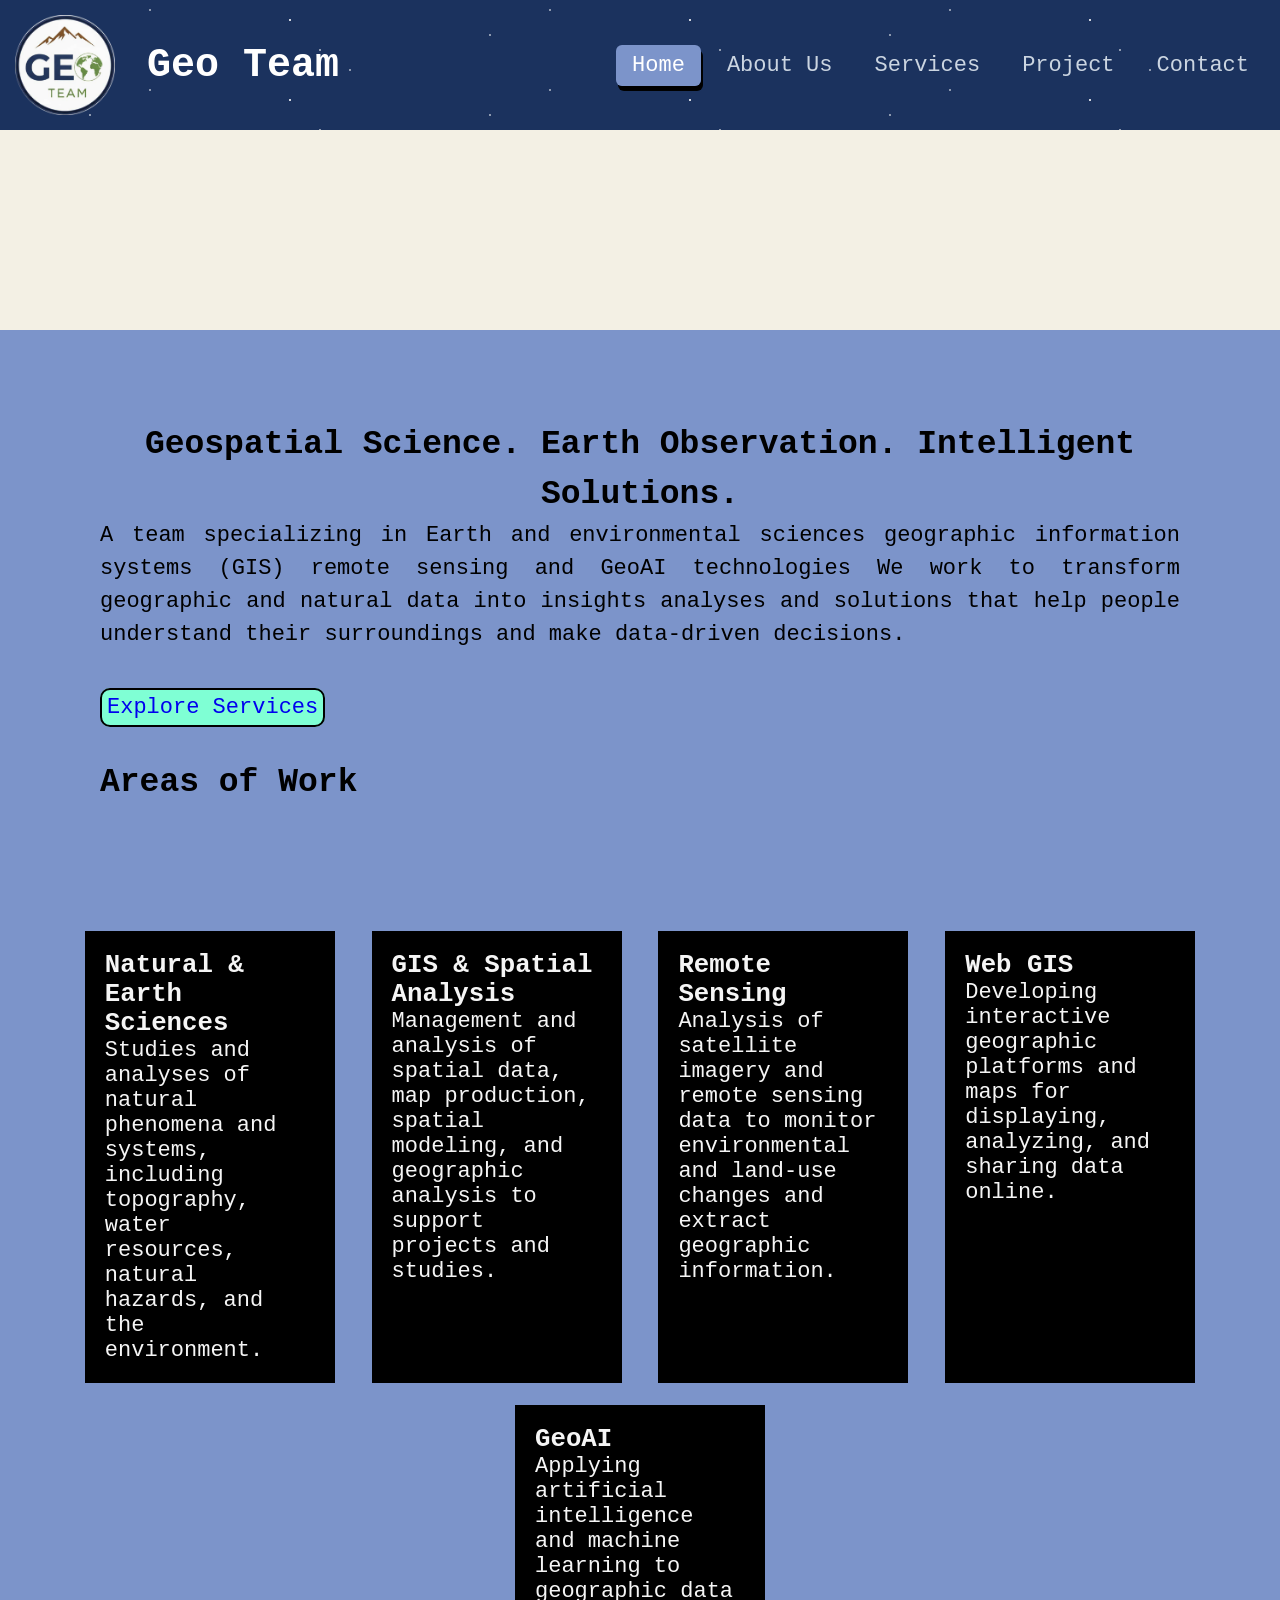
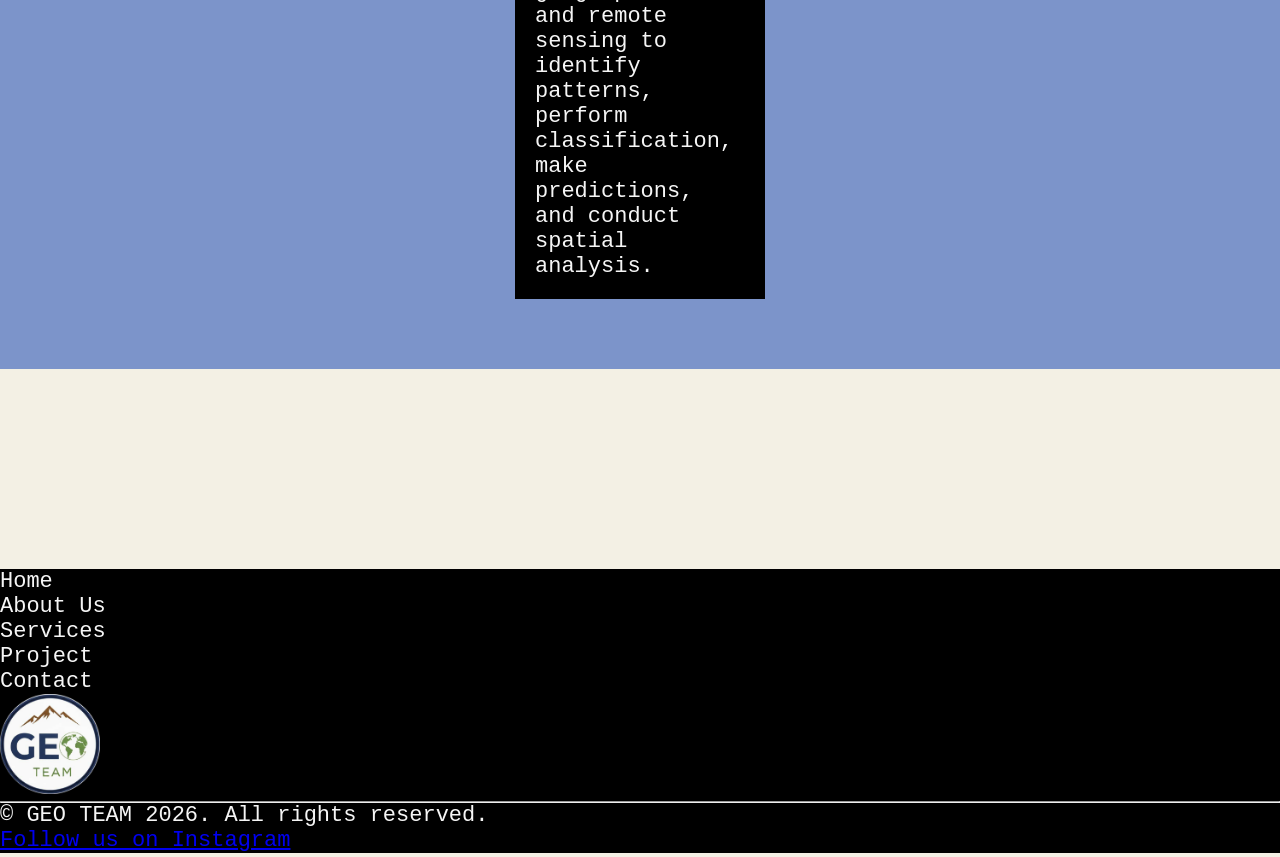
==== index.html @ 6aee6e03 "start geo team websit" ====
<!DOCTYPE html>
<html lang="EN">       
    <head>  
        <meta charset="UTF-8">
        <title>GEO TEAM</title>  
        <link rel="icon" href="Layer_1.png" type="image/x-icon"> 
        <link rel="stylesheet" href="style.css">
        <meta name="viewport" content="width=device-width, initial-scale=1.0">
    </head>     
        <body>
            <header class="site-header">
                <div> 
                    <a href="index.html" class="brand-logo">
                    <img id="logo" class="brand-logo" src="Layer_1.png" alt="geo team logo" title="geo team logo" width="100" height="100" loading="lazy" />
                    <h1 class="team-title">Geo Team</h1>
                    </a>
                </div>
                <nav class="nav_menu">
                    <ul>
                       <li><a href="index.html" class="nav-item active">Home</a></li>
                        <li><a href="about_us.html" class="nav-item" >About Us</a></li>
                        <li><a href="services.html" class="nav-item" >Services</a></li> 
                        <li><a href="project.html" class="nav-item" >Project</a></li> 
                        <li><a href="contact.html" class="nav-item" >Contact</a></li>
                    </ul> 
                </nav>  
            </header> 
                <main>
                    <section class="card_1" >
                            <div id="int">
                                <h2> Geospatial Science. Earth Observation. Intelligent Solutions.</h2>
                                <p> A team specializing in Earth and environmental sciences geographic information systems (GIS) remote sensing and GeoAI technologies We work to transform geographic and natural data into insights analyses and solutions that help people understand their surroundings and make data-driven decisions.</p>   
                                <a href="services.html">Explore Services</a>
                            </div> 
                            <div>
                                <h2 id="h2">Areas of Work</h2>  
                                <ul class="int_1">
                                    <li class="box">
                                        <h3>Natural & Earth Sciences</h3>
                                        <p>Studies and analyses of natural phenomena and systems, including topography, water resources, natural hazards, and the environment.</p>
                                    </li> 
                                    <li class="box">
                                        <h3>GIS & Spatial Analysis</h3>
                                        <p>Management and analysis of spatial data, map production, spatial modeling, and geographic analysis to support projects and studies.</p>
                                     </li>
                                    <li class="box">
                                        <h3>Remote Sensing</h3>
                                        <p>Analysis of satellite imagery and remote sensing data to monitor environmental and land-use changes and extract geographic information.</p>
                                    </li> 
                                    <li class="box">
                                        <h3>Web GIS</h3>
                                        <p>Developing interactive geographic platforms and maps for displaying, analyzing, and sharing data online.</p> 
                                    </li>
                                    <li class="box">
                                        <h3>GeoAI</h3>
                                        <p>Applying artificial intelligence and machine learning to geographic data and remote sensing to identify patterns, perform classification, make predictions, and conduct spatial analysis.</p>
                                    </li>
                                </ul>
                            </div>
                    </section>   
                </main> 
            <footer> 
                <nav class="menu_footer">
                    <ul>
                       <li><a href="index.html" class="item_footer">Home</a></li>
                        <li><a href="about_us.html" class="item_footer">About Us</a></li>
                        <li><a href="services.html"class="item_footer">Services</a></li> 
                        <li><a href="project.html"class="item_footer">Project</a></li> 
                        <li><a href="contact.html"class="item_footer">Contact</a></li>
                    </ul>
                </nav> 
                <img  src="Layer_1.png" alt="geo team logo" title="geo team logo" width="100" height="100" loading="lazy" />
                <hr>
                    <p>© GEO TEAM 2026. All rights reserved.</p>  
                    <a href="https://www.instagram.com/geoteam.sy/?hl=en">Follow us on Instagram</a>
               
            </footer>
            
        </body>  
</html>
---- style.css ----
*{
  margin: 0; 
  padding: 0;
  box-sizing:border-box; 
  font-family: monospace;  
  flex-wrap: wrap;  
}



.site-header {
  display: flex;
  justify-content: space-between;
  align-items: center;
  background-color: #1B325E;
  padding: 15px 15px; 
  position: relative;
  overflow: hidden; 
  flex-wrap: wrap;
}

.site-header::before {
  content: "";
  position: absolute;
  top: 0;
  left: 0;
  width: 100%;
  height: 100%;
  
  background-image: 
    radial-gradient(0.7px 0.7px at 30px 15px, #ffffff, rgba(0,0,0,0)),
    radial-gradient(1px 1px at 90px 35px, #ffffff, rgba(0,0,0,0)),
    radial-gradient(1px 1px at 150px 10px, #ffffff, rgba(0,0,0,0)),
    radial-gradient(0.5px 0.5px at 220px 40px, #ffffff, rgba(0,0,0,0)),
    radial-gradient(1.2px 1.2px at 290px 20px, #ffffff, rgba(0,0,0,0)),  
    radial-gradient(0.9px 0.9px at 320px 50px, #ffffff, rgba(0,0,0,0)),
    radial-gradient(1px 1px at 350px 70px, #ffffff, rgba(0,0,0,0)),
    radial-gradient(1.2px 1.2px at 290px 20px, #ffffff, rgba(0,0,0,0)),  
    radial-gradient(0.9px 0.9px at 320px 50px, #ffffff, rgba(0,0,0,0)), 
    radial-gradient(0.7px 0.7px at 30px 15px, #ffffff, rgba(0,0,0,0)),  
    radial-gradient(1.2px 1.2px at 290px 20px, #ffffff, rgba(0,0,0,0)),  
    radial-gradient(0.9px 0.9px at 320px 50px, #ffffff, rgba(0,0,0,0)), 
    radial-gradient(0.7px 0.7px at 30px 15px, #ffffff, rgba(0,0,0,0)),
    radial-gradient(1px 1px at 90px 35px, #ffffff, rgba(0,0,0,0)),
    radial-gradient(1px 1px at 150px 10px, #ffffff, rgba(0,0,0,0)),
    radial-gradient(0.5px 0.5px at 220px 40px, #ffffff, rgba(0,0,0,0)),
    radial-gradient(1px 1px at 350px 70px, #ffffff, rgba(0,0,0,0));
  background-repeat: repeat;
  background-size: 400px 80px;
  
  animation: headerTwinkle 3s infinite alternate;
  pointer-events: none; 
} 

.site-header > * {
  position: relative;
  z-index: 2; 
}


@keyframes headerTwinkle {
  0% {
    opacity: 0.001;
  }
  100% {
    opacity: 75;
  }
}

.brand-logo {
  display: flex;
  align-items: center;
  gap: 12px;
  text-decoration: none; 
  flex-wrap: wrap;
} 


#logo {
  width: 100px;
  height: 100px; 

} 


.team-title {
  color: #ffffff;
  font-size: 40px;
  margin: 0;
  text-decoration: none;  
  margin-left: 20px ;  
  flex-wrap: wrap;
} 



.nav_menu ul {
  display: flex;
  list-style: none; 
  padding: 0;
  gap: 10px;
}

.nav-item {
  color: #cbd5e1;
  text-decoration: none;
  padding: 8px 16px;
  border-radius: 6px;
  transition: all 0.3s ease;  
  text-shadow: 0 0 15  px rgba(56, 189, 248, 0.6); 
  flex-wrap: wrap; 

}

.nav-item:hover,  
.nav-item.active {
   color: #ffffff;
  transform: translateY(-4px) translateX(-2px);
  box-shadow: 2px 5px 0 0 black;
  background-color:  #7c94ca; 
  
}   


.card_1{
  margin: 200px auto;
  box-sizing: 1000px;
  background-color: #7c94ca;
  padding: 20px;
  flex-wrap: wrap;
}

#int {
  box-sizing: 600px;
  margin: 70px 80px 80px; 
  line-height: 1.5;
  flex-wrap: wrap;
  
} 

#int h2{
  text-align: center; 
  
} 
#int p{
  text-align: justify; 
  
}

#int a {
  box-sizing: 55px;
  background-color: aquamarine;
  border: 2px solid black;
  border-radius: 10px;
  padding: 5px;
  text-decoration: none;
  position: relative; 
  top:40px; 
}  
.int_1{ 
 list-style: none; 
 /* border: black 2px solid;   */
 margin-inline:auto;  
 min-width:150px;
 min-height:100px; 
 display: flex ;
 justify-content: space-evenly;
 gap:1rem ; 
 flex-flow:row wrap;  
 padding: 50px;
}
.box{ 
  max-width:250px;
  min-height:200px;
  background-color: black; 
  color:whitesmoke; 
  padding: 20px; 
  align-items: center; 
  flex-shrink: 1; 
  flex-basis: 250px;
} 
#h2{
  margin:20px 80px 80px;
}
footer{
  background-color: black; 
  min-width: 450px; 
  max-height: 400px; 
  color: whitesmoke ; 
  
   
} 
.menu_footer{ 
  display: flex;
  list-style: none; 
  /* flex-direction: column; */ 
  
} 
.item_footer{ 
  text-decoration: none; 
  color: whitesmoke ;  
  align-items: center ;
  text-align: center;
}

html{
  background-color: #f3f0e4;;
  font-size: 22px;  
}
 










/* @media (max-width : 575.98px) {
for mobile   
} */ 


/* @media(min-width: 768px)and(max-width: 991.98px) {
 for tablet  
} */

/* @media (min-width: 992px)and(max-width: 1199.98px){
  for desktop
} */


/* @media(min-width: 1200px){
for extra large devices
} */
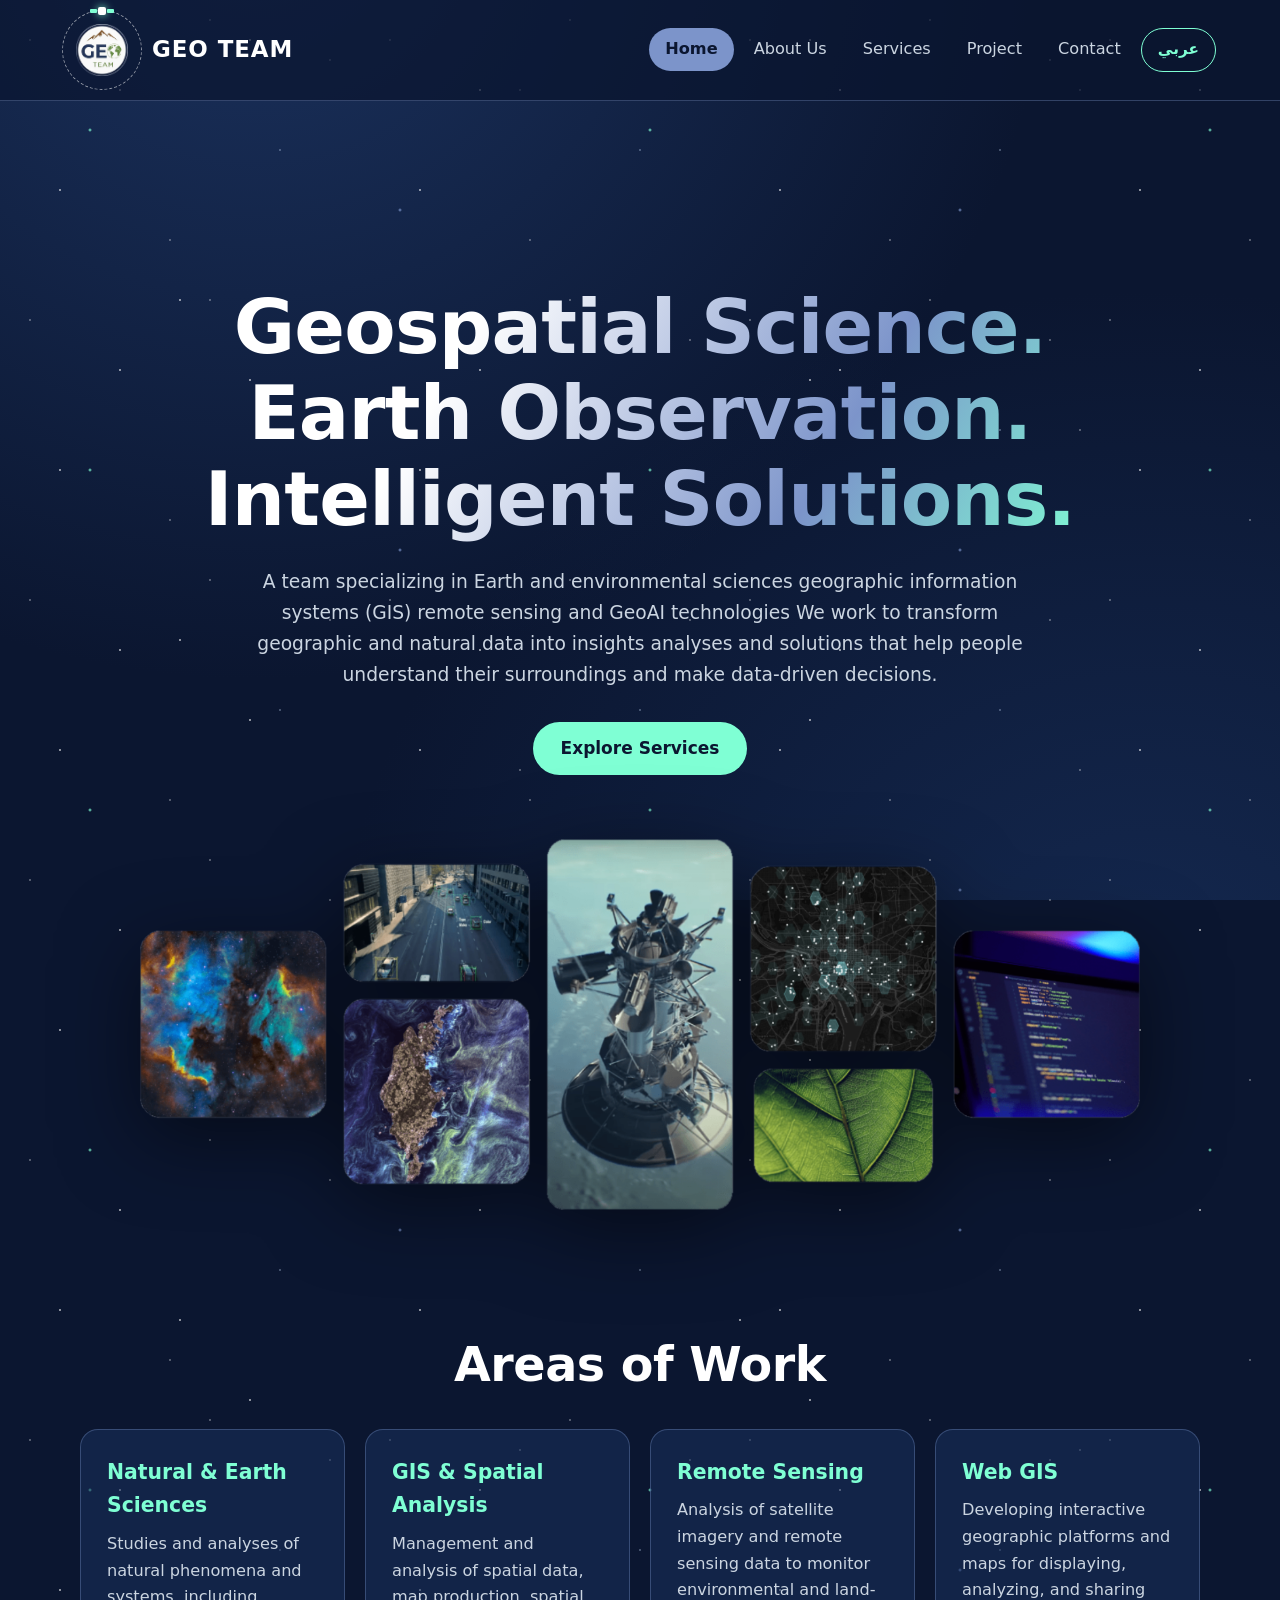
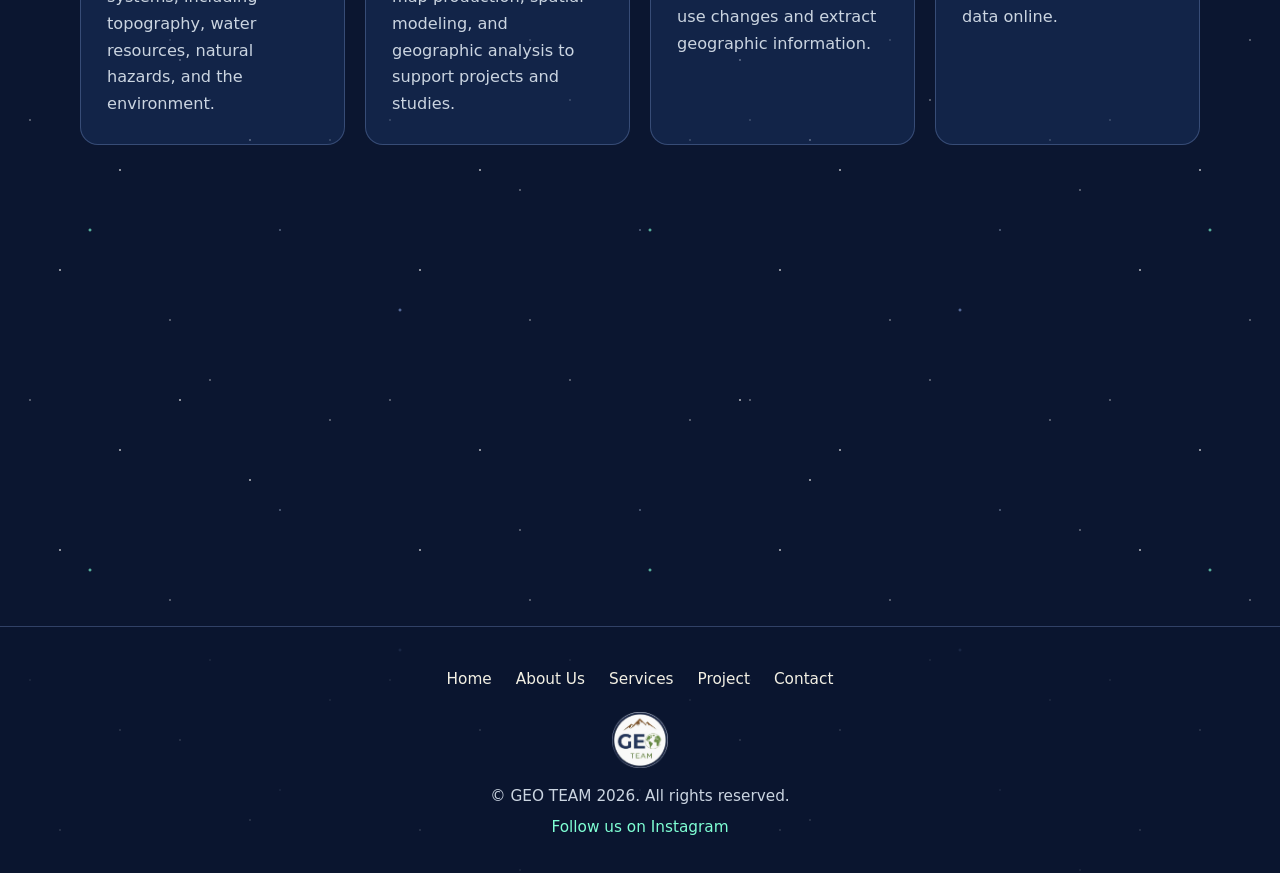
==== commit 0034b553: "some dump updates" ====
--- a/index.html
+++ b/index.html
@@ -1,82 +1,138 @@
-  <!DOCTYPE html>
-<html lang="EN">       
-    <head>  
-        <meta charset="UTF-8">
-        <title>GEO TEAM</title>  
-        <link rel="icon" href="Layer_1.png" type="image/x-icon"> 
-        <link rel="stylesheet" href="style.css">
-        <meta name="viewport" content="width=device-width, initial-scale=1.0">
-    </head>     
-        <body>
-            <header class="site-header">
-                <div> 
-                    <a href="index.html" class="brand-logo">
-                    <img id="logo" class="brand-logo" src="Layer_1.png" alt="geo team logo" title="geo team logo" width="100" height="100" loading="lazy" />
-                    <h1 class="team-title">Geo Team</h1>
-                    </a>
-                </div>
-                <nav class="nav_menu">
-                    <ul>
-                       <li><a href="index.html" class="nav-item active">Home</a></li>
-                        <li><a href="about_us.html" class="nav-item" >About Us</a></li>
-                        <li><a href="services.html" class="nav-item" >Services</a></li> 
-                        <li><a href="project.html" class="nav-item" >Project</a></li> 
-                        <li><a href="contact.html" class="nav-item" >Contact</a></li>
-                    </ul> 
-                </nav>  
-            </header> 
-                <main>
-                    <section class="card_1" >
-                            <div id="int">
-                                <h2> Geospatial Science. Earth Observation. Intelligent Solutions.</h2>
-                                <p> A team specializing in Earth and environmental sciences geographic information systems (GIS) remote sensing and GeoAI technologies We work to transform geographic and natural data into insights analyses and solutions that help people understand their surroundings and make data-driven decisions.</p>   
-                                <a href="services.html">Explore Services</a>
-                            </div> 
-                            <div>
-                                <h2 id="h2">Areas of Work</h2>  
-                                <ul class="int_1">
-                                    <li class="box">
-                                        <h3>Natural & Earth Sciences</h3>
-                                        <p>Studies and analyses of natural phenomena and systems, including topography, water resources, natural hazards, and the environment.</p>
-                                    </li> 
-                                    <li class="box">
-                                        <h3>GIS & Spatial Analysis</h3>
-                                        <p>Management and analysis of spatial data, map production, spatial modeling, and geographic analysis to support projects and studies.</p>
-                                     </li>
-                                    <li class="box">
-                                        <h3>Remote Sensing</h3>
-                                        <p>Analysis of satellite imagery and remote sensing data to monitor environmental and land-use changes and extract geographic information.</p>
-                                    </li> 
-                                    <li class="box">
-                                        <h3>Web GIS</h3>
-                                        <p>Developing interactive geographic platforms and maps for displaying, analyzing, and sharing data online.</p> 
-                                    </li>
-                                    <li class="box">
-                                        <h3>GeoAI</h3>
-                                        <p>Applying artificial intelligence and machine learning to geographic data and remote sensing to identify patterns, perform classification, make predictions, and conduct spatial analysis.</p>
-                                    </li>
-                                </ul>
-                            </div>
-                    </section>   
-                </main> 
-            <footer> 
-                <nav class="menu_footer">
-                    <ul>
-                       <li><a href="index.html" class="item_footer">Home</a></li>
-                        <li><a href="about_us.html" class="item_footer">About Us</a></li>
-                        <li><a href="services.html"class="item_footer">Services</a></li> 
-                        <li><a href="project.html"class="item_footer">Project</a></li> 
-                        <li><a href="contact.html"class="item_footer">Contact</a></li>
-                    </ul>
-                </nav> 
-                <img  src="Layer_1.png" alt="geo team logo" title="geo team logo" width="100" height="100" loading="lazy" />
-                <hr>
-                    <p>© GEO TEAM 2026. All rights reserved.</p>  
-                    <a href="https://www.instagram.com/geoteam.sy/?hl=en">Follow us on Instagram</a>
-               
-            </footer>
-            
-        </body>  
-</html> 
-
-
+<!doctype html>
+<html lang="en">
+  <head>
+    <meta charset="UTF-8" />
+    <title>Geo Team</title>
+    <link rel="icon" href="images/Layer_1.png" type="image/x-icon" />
+    <link rel="preconnect" href="https://fonts.googleapis.com" />
+    <link
+      href="https://fonts.googleapis.com/css2?family=Cairo:wght@400;600;800&display=swap"
+      rel="stylesheet"
+    />
+    <link rel="stylesheet" href="css/style.css" />
+    <meta name="viewport" content="width=device-width, initial-scale=1.0" />
+  </head>
+  <body>
+    <header class="site-header">
+      <div>
+        <a href="index.html" class="brand-logo">
+          <span class="logo-orbit">
+            <span class="orbit" aria-hidden="true"
+              ><span class="satellite"></span
+            ></span>
+            <img
+              id="logo"
+              class="brand-logo"
+              src="images/Layer_1.png"
+              alt="geo team logo"
+              title="geo team logo"
+              width="100"
+              height="100"
+              loading="lazy"
+            />
+          </span>
+          <h1 class="team-title">Geo Team</h1>
+        </a>
+      </div>
+      <nav class="nav_menu">
+        <ul>
+          <li><a href="index.html" class="nav-item active">Home</a></li>
+          <li><a href="about_us.html" class="nav-item">About Us</a></li>
+          <li><a href="services.html" class="nav-item">Services</a></li>
+          <li><a href="project.html" class="nav-item">Project</a></li>
+          <li><a href="contact.html" class="nav-item">Contact</a></li>
+        </ul>
+      </nav>
+    </header>
+    <main>
+      <section class="hero">
+        <div>
+          <h2>Geospatial Science. Earth Observation. Intelligent Solutions.</h2>
+          <p>
+            A team specializing in Earth and environmental sciences geographic
+            information systems (GIS) remote sensing and GeoAI technologies We
+            work to transform geographic and natural data into insights analyses
+            and solutions that help people understand their surroundings and
+            make data-driven decisions.
+          </p>
+          <a href="services.html">Explore Services</a>
+        </div>
+        <img
+          class="hero-art"
+          src="images/hero.png"
+          alt="Earth observation collage: nebula, satellite, city map and code"
+          width="1475"
+          height="548"
+        />
+      </section>
+      <section>
+        <h2 class="areas-title">Areas of Work</h2>
+        <ul class="int_1">
+          <li class="box">
+            <h3>Natural & Earth Sciences</h3>
+            <p>
+              Studies and analyses of natural phenomena and systems, including
+              topography, water resources, natural hazards, and the environment.
+            </p>
+          </li>
+          <li class="box">
+            <h3>GIS & Spatial Analysis</h3>
+            <p>
+              Management and analysis of spatial data, map production, spatial
+              modeling, and geographic analysis to support projects and studies.
+            </p>
+          </li>
+          <li class="box">
+            <h3>Remote Sensing</h3>
+            <p>
+              Analysis of satellite imagery and remote sensing data to monitor
+              environmental and land-use changes and extract geographic
+              information.
+            </p>
+          </li>
+          <li class="box">
+            <h3>Web GIS</h3>
+            <p>
+              Developing interactive geographic platforms and maps for
+              displaying, analyzing, and sharing data online.
+            </p>
+          </li>
+          <li class="box">
+            <h3>GeoAI</h3>
+            <p>
+              Applying artificial intelligence and machine learning to
+              geographic data and remote sensing to identify patterns, perform
+              classification, make predictions, and conduct spatial analysis.
+            </p>
+          </li>
+        </ul>
+      </section>
+    </main>
+    <footer>
+      <nav class="menu_footer">
+        <ul>
+          <li><a href="index.html" class="item_footer">Home</a></li>
+          <li><a href="about_us.html" class="item_footer">About Us</a></li>
+          <li><a href="services.html" class="item_footer">Services</a></li>
+          <li><a href="project.html" class="item_footer">Project</a></li>
+          <li><a href="contact.html" class="item_footer">Contact</a></li>
+        </ul>
+      </nav>
+      <img
+        src="images/Layer_1.png"
+        alt="geo team logo"
+        title="geo team logo"
+        width="100"
+        height="100"
+        loading="lazy"
+      />
+      <hr />
+      <p>© GEO TEAM 2026. All rights reserved.</p>
+      <a href="https://www.instagram.com/geoteam.sy/?hl=en"
+        >Follow us on Instagram</a
+      >
+    </footer>
+    <script src="js/i18n.js"></script>
+    <script src="js/main.js"></script>
+  </body>
+</html>
--- a/css/style.css
+++ b/css/style.css
@@ -0,0 +1,679 @@
+/* GEO TEAM — space / geospatial theme
+   Palette (kept from original): navy #1B325E, blue #7c94ca, aqua aquamarine, cream #f3f0e4, black */
+
+:root {
+  --navy: #1b325e;
+  --deep: #0b1630;
+  --blue: #7c94ca;
+  --aqua: aquamarine;
+  --cream: #f3f0e4;
+  --muted: #cbd5e1;
+  --card: rgba(27, 50, 94, 0.55);
+  --line: rgba(124, 148, 202, 0.35);
+  --radius: 18px;
+}
+
+* {
+  margin: 0;
+  padding: 0;
+  box-sizing: border-box;
+}
+
+html {
+  scroll-behavior: smooth;
+  font-size: 17px;
+}
+
+body {
+  min-height: 100vh;
+  display: flex;
+  flex-direction: column;
+  font-family:
+    "Inter",
+    system-ui,
+    -apple-system,
+    "Segoe UI",
+    Roboto,
+    sans-serif;
+  line-height: 1.65;
+  color: var(--cream);
+  background:
+    radial-gradient(ellipse at 20% -10%, var(--navy) 0%, transparent 55%),
+    radial-gradient(ellipse at 90% 110%, #14284f 0%, transparent 50%),
+    var(--deep);
+  background-attachment: fixed;
+  position: relative;
+}
+
+/* ---------- Starfield (sparkling stars) ---------- */
+body::before,
+body::after {
+  content: "";
+  position: fixed;
+  inset: 0;
+  pointer-events: none;
+  z-index: 0;
+  background-repeat: repeat;
+}
+
+body::before {
+  background-image:
+    radial-gradient(1px 1px at 30px 40px, #fff, transparent),
+    radial-gradient(1.5px 1.5px at 120px 90px, #fff, transparent),
+    radial-gradient(1px 1px at 210px 20px, #fff, transparent),
+    radial-gradient(1px 1px at 280px 150px, #cfe3ff, transparent),
+    radial-gradient(1.5px 1.5px at 60px 190px, #fff, transparent),
+    radial-gradient(1px 1px at 330px 60px, #fff, transparent),
+    radial-gradient(1px 1px at 170px 240px, #fff, transparent);
+  background-size: 360px 280px;
+  animation: twinkle 4s ease-in-out infinite alternate;
+}
+
+body::after {
+  background-image:
+    radial-gradient(2px 2px at 90px 130px, var(--aqua), transparent),
+    radial-gradient(1.5px 1.5px at 250px 40px, #fff, transparent),
+    radial-gradient(2px 2px at 400px 210px, var(--blue), transparent),
+    radial-gradient(1px 1px at 520px 90px, #fff, transparent),
+    radial-gradient(1.5px 1.5px at 180px 300px, #fff, transparent);
+  background-size: 560px 340px;
+  animation: twinkle 2.6s ease-in-out 0.8s infinite alternate-reverse;
+}
+
+@keyframes twinkle {
+  0% {
+    opacity: 0.15;
+  }
+  100% {
+    opacity: 1;
+  }
+}
+
+header,
+main,
+footer {
+  position: relative;
+  z-index: 1;
+}
+
+/* ---------- Header ---------- */
+.site-header {
+  position: sticky;
+  top: 0;
+  z-index: 10;
+  display: flex;
+  justify-content: space-between;
+  align-items: center;
+  flex-wrap: wrap;
+  gap: 12px;
+  padding: 12px clamp(16px, 5vw, 64px);
+  background: rgba(11, 22, 48, 0.72);
+  backdrop-filter: blur(12px);
+  -webkit-backdrop-filter: blur(12px);
+  border-bottom: 1px solid var(--line);
+}
+
+.brand-logo {
+  display: flex;
+  align-items: center;
+  gap: 12px;
+  text-decoration: none;
+}
+
+#logo {
+  width: 52px;
+  height: 52px;
+  object-fit: contain;
+}
+
+/* ---------- Logo orbit (satellite) ---------- */
+.logo-orbit {
+  position: relative;
+  perspective: 300px;
+  display: inline-flex;
+  margin: 12px;
+}
+
+.orbit {
+  position: absolute;
+  inset: -14px;
+  z-index: 2;
+  border: 1px dashed rgba(255, 255, 255, 0.55);
+  border-radius: 50%;
+  pointer-events: none;
+  animation: orbit-tilt 7s linear infinite;
+}
+
+/* orbit plane tilted 60 degrees, satellite travels along the tilted ring */
+@keyframes orbit-tilt {
+  from {
+    transform: rotate3d(1, -0.4, 0, 60deg) rotateZ(0deg);
+  }
+  to {
+    transform: rotate3d(1, -0.4, 0, 60deg) rotateZ(360deg);
+  }
+}
+
+.satellite {
+  position: absolute;
+  top: 0;
+  left: 50%;
+  width: 8px;
+  height: 8px;
+  margin: -4px 0 0 -4px;
+  background: #fff;
+  border-radius: 2px;
+  box-shadow: 0 0 8px var(--aqua);
+  animation: spin-slow 7s linear infinite reverse; /* keeps it upright while orbiting */
+}
+
+.satellite::before,
+.satellite::after {
+  content: "";
+  position: absolute;
+  top: 2px;
+  width: 7px;
+  height: 4px;
+  background: var(--aqua);
+  border-radius: 1px;
+}
+
+.satellite::before {
+  right: 100%;
+  margin-right: 1px;
+}
+.satellite::after {
+  left: 100%;
+  margin-left: 1px;
+}
+
+.team-title {
+  color: #fff;
+  font-size: 1.35rem;
+  font-weight: 700;
+  letter-spacing: 0.04em;
+  text-transform: uppercase;
+}
+
+.nav_menu ul {
+  display: flex;
+  flex-wrap: wrap;
+  list-style: none;
+  gap: 4px;
+}
+
+.nav-item {
+  display: block;
+  color: var(--muted);
+  text-decoration: none;
+  font-size: 0.95rem;
+  padding: 8px 16px;
+  border-radius: 999px;
+  transition:
+    color 0.2s,
+    background-color 0.2s;
+}
+
+.nav-item:hover {
+  color: #fff;
+  background: rgba(124, 148, 202, 0.25);
+}
+
+.nav-item.active {
+  color: var(--deep);
+  background: var(--blue);
+  font-weight: 600;
+}
+
+/* ---------- Language toggle & RTL ---------- */
+.lang-toggle {
+  padding: 8px 16px;
+  font-size: 0.9rem;
+  color: var(--aqua);
+  background: transparent;
+  border: 1px solid var(--aqua);
+}
+
+.lang-toggle:hover {
+  background: rgba(127, 255, 212, 0.12);
+  box-shadow: none;
+}
+
+html[lang="ar"] body {
+  font-family: "Cairo", "Inter", system-ui, sans-serif;
+  line-height: 1.8;
+}
+
+html[lang="ar"] h2,
+html[lang="ar"] .team-title {
+  letter-spacing: 0;
+}
+
+/* ---------- Layout ---------- */
+main {
+  flex: 1;
+  width: min(1120px, 100% - 32px);
+  margin: 0 auto;
+  padding: clamp(40px, 8vw, 96px) 0;
+}
+
+main > section {
+  margin-bottom: 56px;
+}
+
+h2 {
+  font-size: clamp(1.8rem, 4vw, 2.8rem);
+  line-height: 1.15;
+  font-weight: 800;
+  letter-spacing: -0.01em;
+  margin-bottom: 20px;
+  color: #fff;
+}
+
+h3 {
+  font-size: 1.2rem;
+  font-weight: 700;
+  color: var(--aqua);
+  margin-bottom: 8px;
+}
+
+p {
+  color: var(--muted);
+  max-width: 68ch;
+  margin-bottom: 14px;
+}
+
+/* ---------- Hero (home) ---------- */
+.hero {
+  text-align: center;
+  padding: clamp(32px, 8vw, 88px) 0 clamp(40px, 6vw, 72px);
+}
+
+.hero h2 {
+  font-size: clamp(2.2rem, 6.5vw, 4.4rem);
+  max-width: 18ch;
+  margin: 0 auto 24px;
+  background: linear-gradient(120deg, #fff 30%, var(--blue) 70%, var(--aqua));
+  -webkit-background-clip: text;
+  background-clip: text;
+  color: transparent;
+}
+
+.hero p {
+  margin: 0 auto 32px;
+  font-size: 1.1rem;
+}
+
+.btn,
+.hero a,
+button {
+  display: inline-block;
+  font: inherit;
+  font-weight: 600;
+  color: var(--deep);
+  background: var(--aqua);
+  border: 0;
+  border-radius: 999px;
+  padding: 12px 28px;
+  text-decoration: none;
+  cursor: pointer;
+  transition:
+    transform 0.2s,
+    box-shadow 0.2s;
+}
+
+.btn:hover,
+.hero a:hover,
+button:hover {
+  transform: translateY(-2px);
+  box-shadow: 0 8px 24px rgba(127, 255, 212, 0.3);
+}
+
+button[type="reset"] {
+  background: transparent;
+  color: var(--cream);
+  border: 1px solid var(--line);
+  margin-inline-start: 8px;
+}
+
+/* ---------- Cards ---------- */
+.int_1,
+.grid {
+  list-style: none;
+  display: grid;
+  grid-template-columns: repeat(auto-fit, minmax(240px, 1fr));
+  gap: 20px;
+}
+
+.box,
+.grid > section,
+main > section.panel {
+  background: var(--card);
+  border: 1px solid var(--line);
+  border-radius: var(--radius);
+  padding: 26px;
+  transition:
+    transform 0.25s,
+    border-color 0.25s,
+    box-shadow 0.25s;
+}
+
+.box:hover,
+.grid > section:hover {
+  transform: translateY(-4px);
+  border-color: var(--aqua);
+  box-shadow: 0 12px 36px rgba(0, 0, 0, 0.35);
+}
+
+.box p {
+  font-size: 0.95rem;
+  margin: 0;
+}
+
+.areas-title {
+  text-align: center;
+  margin-bottom: 36px;
+}
+
+/* Services page: intro spans full width, remaining sections are cards */
+.grid > section:first-child {
+  grid-column: 1 / -1;
+  background: none;
+  border: 0;
+  padding: 0;
+}
+
+.grid > section:first-child:hover {
+  transform: none;
+  box-shadow: none;
+}
+
+/* Lists */
+main ul:not(.int_1) {
+  list-style: none;
+  margin-top: 12px;
+}
+
+main ul:not(.int_1) li {
+  position: relative;
+  padding: 3px 0;
+  padding-inline-start: 22px;
+  color: var(--muted);
+  font-size: 0.95rem;
+}
+
+main ul:not(.int_1) li::before {
+  content: "✦";
+  position: absolute;
+  inset-inline-start: 0;
+  color: var(--blue);
+  font-size: 0.75rem;
+  top: 7px;
+}
+
+/* ---------- Contact form ---------- */
+fieldset {
+  background: var(--card);
+  border: 1px solid var(--line);
+  border-radius: var(--radius);
+  padding: clamp(20px, 4vw, 40px);
+  max-width: 640px;
+}
+
+legend {
+  color: var(--aqua);
+  padding: 0 8px;
+}
+
+form p {
+  max-width: none;
+  margin-bottom: 16px;
+}
+
+label {
+  display: block;
+  font-size: 0.8rem;
+  letter-spacing: 0.08em;
+  color: var(--blue);
+  margin-bottom: 6px;
+}
+
+input,
+textarea {
+  width: 100%;
+  font: inherit;
+  color: var(--cream);
+  background: rgba(11, 22, 48, 0.6);
+  border: 1px solid var(--line);
+  border-radius: 12px;
+  padding: 12px 14px;
+  transition:
+    border-color 0.2s,
+    box-shadow 0.2s;
+}
+
+input:focus,
+textarea:focus {
+  outline: none;
+  border-color: var(--aqua);
+  box-shadow: 0 0 0 3px rgba(127, 255, 212, 0.18);
+}
+
+textarea {
+  resize: vertical;
+  margin-bottom: 20px;
+}
+
+dd {
+  color: var(--muted);
+  margin-inline-start: 0;
+  margin-bottom: 6px;
+}
+
+/* ---------- Animations ---------- */
+@keyframes rise {
+  from {
+    opacity: 0;
+    transform: translateY(24px);
+  }
+  to {
+    opacity: 1;
+    transform: none;
+  }
+}
+
+@keyframes floaty {
+  0%,
+  100% {
+    transform: translateY(0);
+  }
+  50% {
+    transform: translateY(-12px);
+  }
+}
+
+@keyframes glow {
+  0%,
+  100% {
+    box-shadow: 0 0 0 0 rgba(127, 255, 212, 0.35);
+  }
+  50% {
+    box-shadow: 0 0 0 12px rgba(127, 255, 212, 0);
+  }
+}
+
+@keyframes shoot {
+  0% {
+    opacity: 0;
+    transform: translate(0, 0) rotate(-35deg);
+  }
+  10% {
+    opacity: 1;
+  }
+  100% {
+    opacity: 0;
+    transform: translate(-480px, 340px) rotate(-35deg);
+  }
+}
+
+@keyframes spin-slow {
+  to {
+    transform: rotate(360deg);
+  }
+}
+
+body {
+  animation: rise 0.7s ease both;
+}
+
+.hero h2 {
+  animation: rise 0.9s 0.1s ease both;
+}
+.hero p {
+  animation: rise 0.9s 0.25s ease both;
+}
+.hero a {
+  animation:
+    rise 0.9s 0.4s ease both,
+    glow 2.6s 1.5s ease-in-out infinite;
+}
+
+.hero-art {
+  display: block;
+  width: min(100%, 1000px);
+  height: auto;
+  margin: clamp(32px, 6vw, 64px) auto 0;
+  filter: drop-shadow(0 20px 40px rgba(0, 0, 0, 0.5));
+  animation: floaty 7s ease-in-out infinite;
+}
+
+.reveal {
+  opacity: 0;
+  transform: translateY(28px);
+  transition:
+    opacity 0.7s ease var(--d, 0ms),
+    transform 0.7s ease var(--d, 0ms);
+}
+
+.reveal.in {
+  opacity: 1;
+  transform: none;
+}
+
+/* cards: keep the hover lift working after the reveal finishes */
+.box.reveal.in:hover,
+.grid > section.reveal.in:hover {
+  transform: translateY(-4px);
+  transition-delay: 0ms;
+}
+
+#logo {
+  transition: transform 0.6s ease;
+}
+.brand-logo:hover #logo {
+  transform: rotate(20deg) scale(1.08);
+}
+
+.shooting-star {
+  position: fixed;
+  top: var(--top, 10vh);
+  left: var(--left, 80vw);
+  width: 120px;
+  height: 2px;
+  background: linear-gradient(90deg, #fff, transparent);
+  border-radius: 2px;
+  opacity: 0;
+  pointer-events: none;
+  z-index: 0;
+}
+
+.shooting-star.go {
+  animation: shoot 1.4s ease-out;
+}
+
+html[dir="rtl"] .shooting-star {
+  background: linear-gradient(270deg, #fff, transparent);
+}
+
+/* ---------- Footer ---------- */
+footer {
+  text-align: center;
+  padding: 40px 16px 32px;
+  color: var(--muted);
+  font-size: 0.9rem;
+  background: rgba(11, 22, 48, 0.8);
+  border-top: 1px solid var(--line);
+}
+
+footer img {
+  width: 56px;
+  height: 56px;
+  object-fit: contain;
+  margin: 20px 0 8px;
+}
+
+footer p {
+  margin: 0 auto 6px;
+}
+
+footer a {
+  color: var(--aqua);
+  text-decoration: none;
+}
+
+footer a:hover {
+  text-decoration: underline;
+}
+
+.menu_footer ul {
+  display: flex;
+  flex-wrap: wrap;
+  justify-content: center;
+  gap: 8px 24px;
+  list-style: none;
+}
+
+.item_footer {
+  color: var(--cream);
+  text-decoration: none;
+}
+
+.item_footer:hover {
+  color: var(--aqua);
+}
+
+hr {
+  display: none;
+}
+
+@media (max-width: 640px) {
+  .site-header {
+    justify-content: center;
+  }
+  .nav_menu ul {
+    justify-content: center;
+  }
+}
+
+@media (prefers-reduced-motion: reduce) {
+  body::before,
+  body::after {
+    animation: none;
+    opacity: 0.7;
+  }
+  *,
+  .hero-art,
+  .hero a {
+    animation: none !important;
+  }
+  .reveal {
+    opacity: 1;
+    transform: none;
+  }
+  .shooting-star {
+    display: none;
+  }
+  * {
+    transition: none !important;
+  }
+}
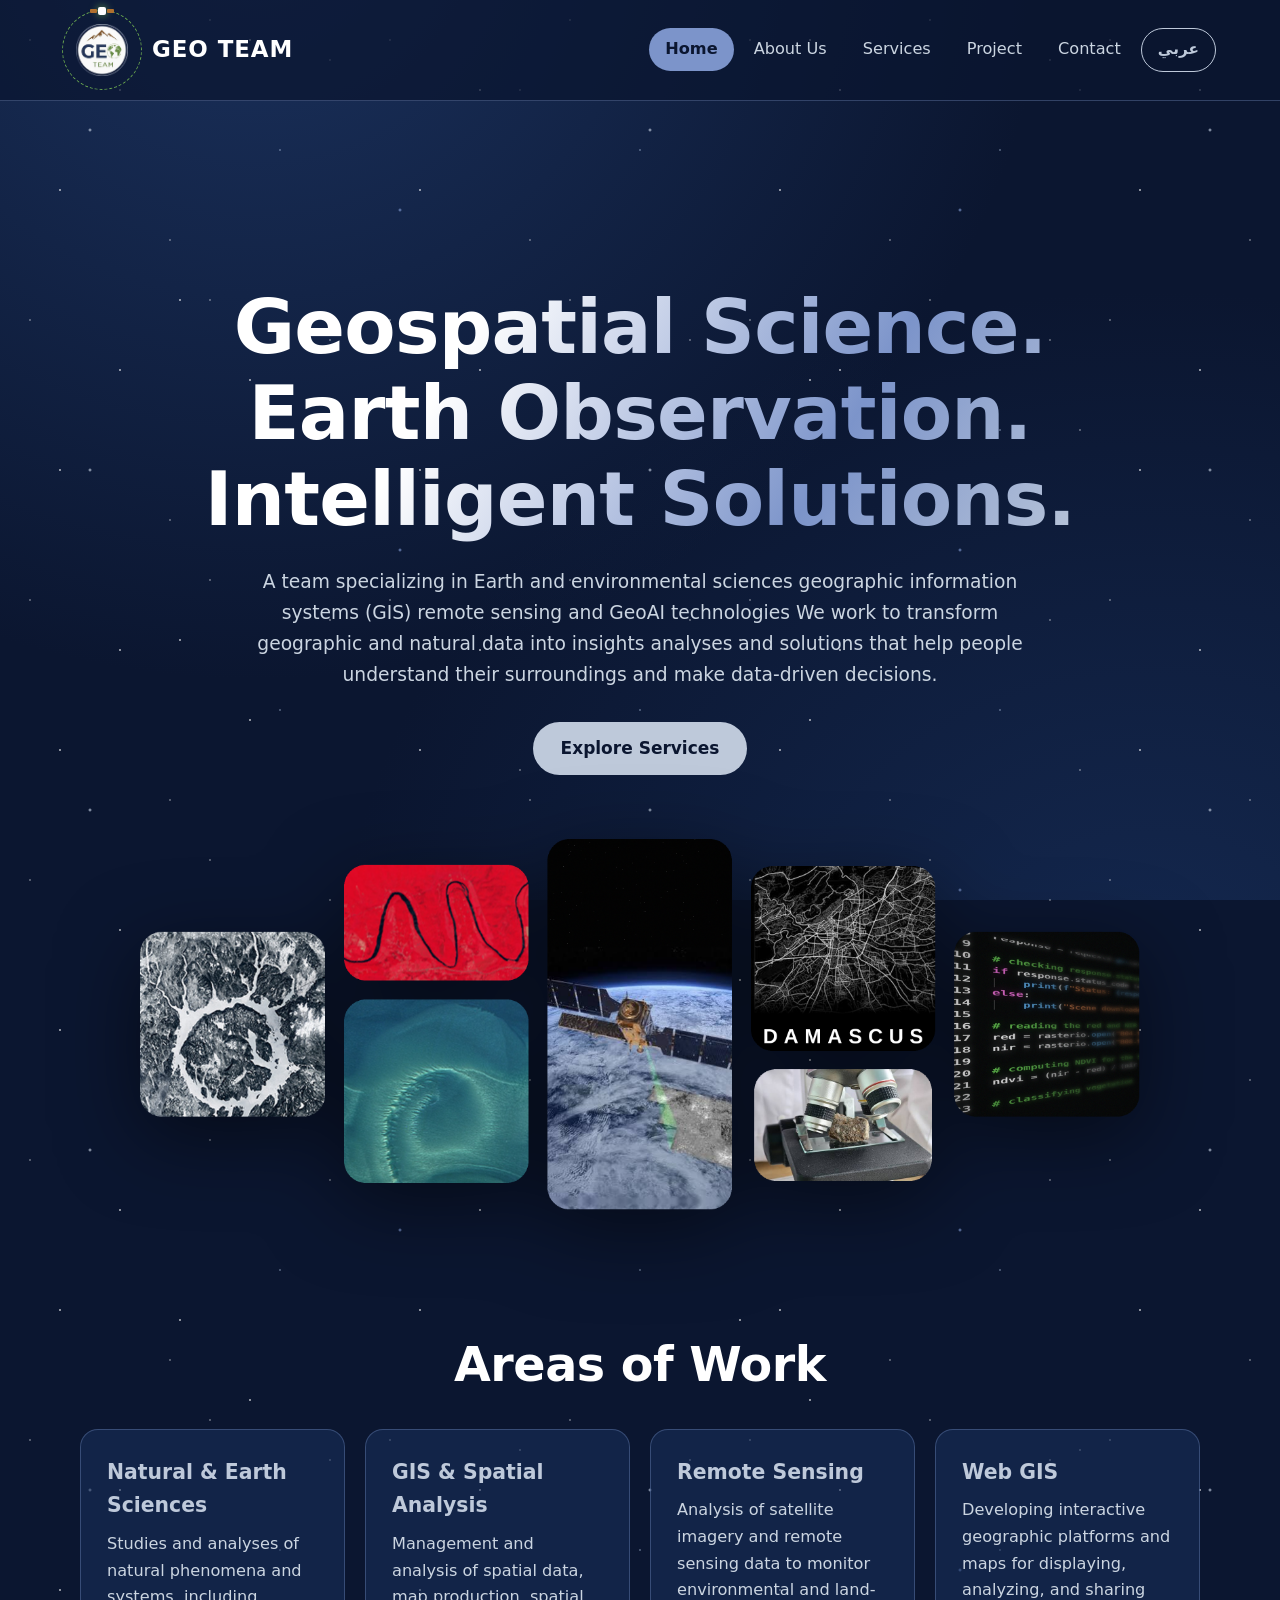
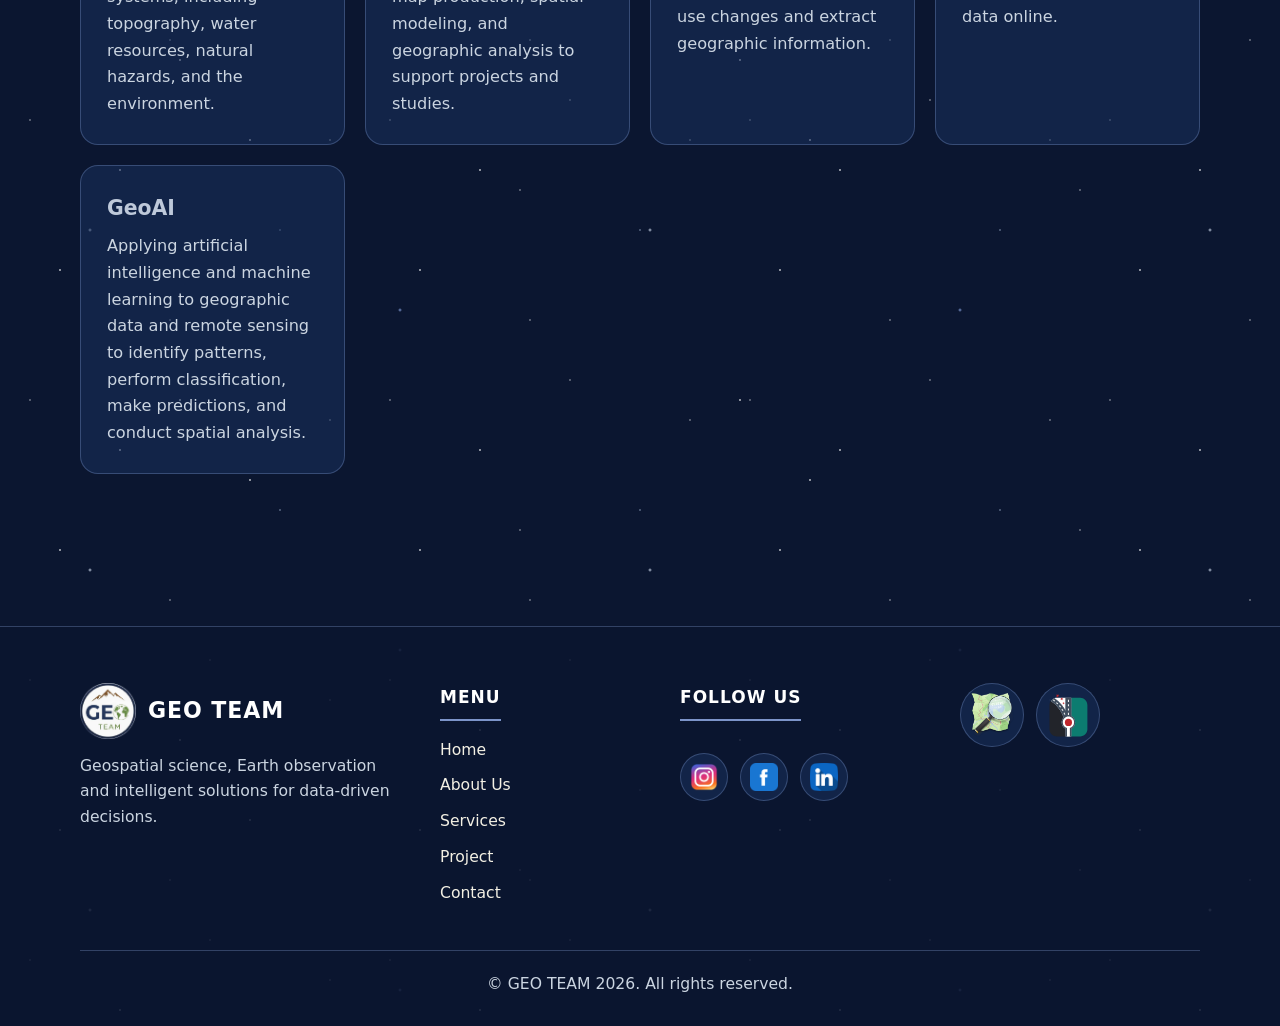
==== commit b40e136f: "Modify the footer and the image at the top of the page" ====
--- a/index.html
+++ b/index.html
@@ -59,7 +59,7 @@
         </div>
         <img
           class="hero-art"
-          src="images/hero.png"
+          src="images/hero-geoteam-old-satellite.png"
           alt="Earth observation collage: nebula, satellite, city map and code"
           width="1475"
           height="548"
@@ -108,30 +108,64 @@
         </ul>
       </section>
     </main>
-    <footer>
-      <nav class="menu_footer">
-        <ul>
-          <li><a href="index.html" class="item_footer">Home</a></li>
-          <li><a href="about_us.html" class="item_footer">About Us</a></li>
-          <li><a href="services.html" class="item_footer">Services</a></li>
-          <li><a href="project.html" class="item_footer">Project</a></li>
-          <li><a href="contact.html" class="item_footer">Contact</a></li>
-        </ul>
-      </nav>
-      <img
-        src="images/Layer_1.png"
-        alt="geo team logo"
-        title="geo team logo"
-        width="100"
-        height="100"
-        loading="lazy"
-      />
-      <hr />
-      <p>© GEO TEAM 2026. All rights reserved.</p>
-      <a href="https://www.instagram.com/geoteam.sy/?hl=en"
-        >Follow us on Instagram</a
-      >
-    </footer>
+<footer class="site-footer">
+  <div class="footer-grid">
+
+
+    <div class="footer-col footer-brand">
+      <a href="index.html" class="footer-logo">
+        <img src="images/Layer_1.png" alt="geo team logo" title="geo team logo" width="100" height="100" loading="lazy" />
+        <span>Geo Team</span>
+      </a>
+      <p>Geospatial science, Earth observation and intelligent solutions for data-driven decisions.</p>
+    </div>
+
+
+    <nav class="footer-col menu_footer" aria-label="Footer">
+      <h4>Menu</h4>
+      <ul>
+        <li><a href="index.html" class="item_footer">Home</a></li>
+        <li><a href="about_us.html" class="item_footer">About Us</a></li>
+        <li><a href="services.html" class="item_footer">Services</a></li>
+        <li><a href="project.html" class="item_footer">Project</a></li>
+        <li><a href="contact.html" class="item_footer">Contact</a></li>
+      </ul>
+    </nav>
+
+
+    <div class="footer-col">
+      <h4>Follow Us</h4>
+      <a class="footer-mail"></a>
+      <div class="footer-social">
+        <a href="https://www.instagram.com/geoteam.sy/?hl=en" target="_blank" rel="noopener">
+          <img src="images/instagram.png" alt="Instagram" width="28" height="28" />
+        </a>
+        <a href="https://www.facebook.com/share/14rkSaurqn2/?mibextid=wwXIfr" target="_blank" rel="noopener">
+          <img src="images/social.png" alt="Facebook" width="28" height="28" />
+        </a>
+        <a href="https://www.linkedin.com/in/geo-team-3618073aa?utm_source=share_via&utm_content=profile&utm_medium=member_ios" target="_blank" rel="noopener">
+          <img src="images/linkedin.png" alt="LinkedIn" width="28" height="28" />
+        </a>
+      </div>
+    </div>
+
+    <div class="footer-col">
+      <div class="footer-partners">
+        <a href="https://www.openstreetmap.org/#map=8/52.154/5.295" target="_blank" rel="noopener">
+          <img src="images/Openstreetmap_logo.png" alt="OpenStreetMap" width="44" height="44" />
+        </a>
+        <a href="https://openstreetmap.sy/" target="_blank" rel="noopener">
+          <img src="images/osm-syria-mark.svg" alt="OpenStreetMap Syria" width="44" height="44" />
+        </a>
+      </div>
+    </div>
+
+  </div>
+
+  <div class="footer-bottom">
+    <p>© GEO TEAM 2026. All rights reserved.</p>
+  </div>
+</footer>
     <script src="js/i18n.js"></script>
     <script src="js/main.js"></script>
   </body>
--- a/css/style.css
+++ b/css/style.css
@@ -5,12 +5,14 @@
   --navy: #1b325e;
   --deep: #0b1630;
   --blue: #7c94ca;
-  --aqua: aquamarine;
+  --aqua: #BEC9DA; 
   --cream: #f3f0e4;
   --muted: #cbd5e1;
   --card: rgba(27, 50, 94, 0.55);
   --line: rgba(124, 148, 202, 0.35);
   --radius: 18px;
+  --logo-green: #6aa84f; /* globe / TEAM text in the logo */
+  --logo-brown: #b0702f; /* mountain in the logo */
 }
 
 * {
@@ -138,7 +140,7 @@
   position: absolute;
   inset: -14px;
   z-index: 2;
-  border: 1px dashed rgba(255, 255, 255, 0.55);
+  border: 1px dashed var(--logo-green);
   border-radius: 50%;
   pointer-events: none;
   animation: orbit-tilt 7s linear infinite;
@@ -163,7 +165,7 @@
   margin: -4px 0 0 -4px;
   background: #fff;
   border-radius: 2px;
-  box-shadow: 0 0 8px var(--aqua);
+  box-shadow: 0 0 8px var(--logo-green);
   animation: spin-slow 7s linear infinite reverse; /* keeps it upright while orbiting */
 }
 
@@ -174,7 +176,7 @@
   top: 2px;
   width: 7px;
   height: 4px;
-  background: var(--aqua);
+  background: var(--logo-brown);
   border-radius: 1px;
 }
 
@@ -597,55 +599,249 @@
 
 /* ---------- Footer ---------- */
 footer {
-  text-align: center;
-  padding: 40px 16px 32px;
   color: var(--muted);
-  font-size: 0.9rem;
-  background: rgba(11, 22, 48, 0.8);
+  font-size: 0.92rem;
+  background: rgba(11, 22, 48, 0.85);
   border-top: 1px solid var(--line);
-}
-
-footer img {
+  padding: 56px clamp(16px, 5vw, 64px) 0;
+}
+ 
+.footer-grid {
+  width: min(1120px, 100%);
+  margin: 0 auto;
+  display: grid;
+  grid-template-columns: 1.6fr 1fr 1.2fr 1.2fr;
+  gap: 40px;
+  text-align: start;
+}
+ 
+.footer-col h4 {
+  color: #fff;
+  font-size: 1rem;
+  font-weight: 700;
+  letter-spacing: 0.06em;
+  text-transform: uppercase;
+  margin-bottom: 16px;
+  padding-bottom: 8px;
+  border-bottom: 2px solid var(--blue);
+  display: inline-block;
+}
+ 
+footer p {
+  margin: 0 0 8px;
+  max-width: 36ch;
+}
+ 
+footer a {
+  color: var(--aqua);
+  text-decoration: none;
+  transition: color 0.2s;
+}
+ 
+footer a:hover {
+  color: #fff;
+}
+ 
+/* brand */
+.footer-logo {
+  display: inline-flex;
+  align-items: center;
+  gap: 12px;
+  margin-bottom: 14px;
+}
+ 
+.footer-logo img {
   width: 56px;
   height: 56px;
   object-fit: contain;
-  margin: 20px 0 8px;
-}
-
-footer p {
-  margin: 0 auto 6px;
-}
-
-footer a {
-  color: var(--aqua);
-  text-decoration: none;
-}
-
-footer a:hover {
-  text-decoration: underline;
-}
-
+}
+ 
+.footer-logo span {
+  color: #fff;
+  font-size: 1.3rem;
+  font-weight: 700;
+  letter-spacing: 0.04em;
+  text-transform: uppercase;
+}
+ 
+/* quick links */
 .menu_footer ul {
   display: flex;
-  flex-wrap: wrap;
-  justify-content: center;
-  gap: 8px 24px;
+  flex-direction: column;
+  gap: 10px;
   list-style: none;
 }
-
+ 
 .item_footer {
   color: var(--cream);
-  text-decoration: none;
-}
-
+}
+ 
 .item_footer:hover {
   color: var(--aqua);
-}
-
+  padding-inline-start: 4px;
+}
+ 
+.item_footer {
+  transition:
+    color 0.2s,
+    padding 0.2s;
+}
+ 
+/* mail + social */
+.footer-mail {
+  display: block;
+  margin-bottom: 16px;
+  overflow-wrap: anywhere;
+}
+ 
+.footer-social,
+.footer-partners {
+  display: flex;
+  flex-wrap: wrap;
+  gap: 12px;
+}
+ 
+.footer-social a,
+.footer-partners a {
+  display: inline-flex;
+  align-items: center;
+  justify-content: center;
+  padding: 9px;
+  border-radius: 50%;
+  background: var(--card);
+  border: 1px solid var(--line);
+  transition:
+    transform 0.25s,
+    border-color 0.25s,
+    box-shadow 0.25s;
+}
+ 
+.footer-social a:hover,
+.footer-partners a:hover {
+  transform: translateY(-3px);
+  border-color: var(--aqua);
+  box-shadow: 0 8px 24px rgba(124, 148, 202, 0.35);
+}
+ 
+.footer-social img {
+  width: 28px;
+  height: 28px;
+  object-fit: contain;
+}
+ 
+.footer-partners img {
+  width: 44px;
+  height: 44px;
+  object-fit: contain;
+}
+ 
+
+.footer-bottom {
+  width: min(1120px, 100%);
+  margin: 44px auto 0;
+  padding: 20px 0 24px;
+  border-top: 1px solid var(--line);
+  text-align: center;
+}
+ 
+.footer-bottom p {
+  max-width: none;
+  margin: 0 auto 6px;
+}
+ 
+.icon-credits {
+  font-size: 0.75rem;
+  opacity: 0.75;
+}
+ 
+.icon-credits a {
+  color: var(--muted);
+}
+ 
+.icon-credits a:hover {
+  color: #fff;
+  text-decoration: underline;
+}
+ 
 hr {
   display: none;
 }
-
+ 
+/* ---------- Contact links (social / email) ---------- */
+.contact-links {
+  list-style: none;
+  display: grid;
+  gap: 14px;
+  margin-top: 20px;
+}
+ 
+main .contact-links li {
+  padding: 0;
+}
+ 
+main .contact-links li::before {
+  content: none;
+}
+ 
+.contact-links a {
+  display: flex;
+  align-items: center;
+  gap: 14px;
+  color: var(--cream);
+  text-decoration: none;
+  background: var(--card);
+  border: 1px solid var(--line);
+  border-radius: var(--radius);
+  padding: 12px 18px;
+  transition:
+    transform 0.25s,
+    border-color 0.25s,
+    box-shadow 0.25s;
+  overflow-wrap: anywhere;
+}
+ 
+.contact-links a:hover {
+  transform: translateY(-3px);
+  border-color: var(--aqua);
+  box-shadow: 0 12px 36px rgba(0, 0, 0, 0.35);
+}
+ 
+.contact-links img {
+  width: 32px;
+  height: 32px;
+  flex: none;
+}
+ 
+ 
+ 
+@media (max-width: 900px) {
+  .footer-grid {
+    grid-template-columns: 1fr 1fr;
+  }
+}
+ 
+@media (max-width: 560px) {
+  footer {
+    padding-top: 40px;
+  }
+  .footer-grid {
+    grid-template-columns: 1fr;
+    text-align: center;
+    gap: 32px;
+  }
+  .footer-logo,
+  .footer-social,
+  .footer-partners {
+    justify-content: center;
+  }
+  footer p {
+    margin-inline: auto;
+  }
+  .menu_footer ul {
+    align-items: center;
+  }
+}
+ 
 @media (max-width: 640px) {
   .site-header {
     justify-content: center;
@@ -654,7 +850,7 @@
     justify-content: center;
   }
 }
-
+ 
 @media (prefers-reduced-motion: reduce) {
   body::before,
   body::after {
@@ -677,3 +873,35 @@
     transition: none !important;
   }
 }
+
+@media (max-width: 640px) {
+  .site-header {
+    justify-content: center;
+  }
+  .nav_menu ul {
+    justify-content: center;
+  }
+}
+
+@media (prefers-reduced-motion: reduce) {
+  body::before,
+  body::after {
+    animation: none;
+    opacity: 0.7;
+  }
+  *,
+  .hero-art,
+  .hero a {
+    animation: none !important;
+  }
+  .reveal {
+    opacity: 1;
+    transform: none;
+  }
+  .shooting-star {
+    display: none;
+  }
+  * {
+    transition: none !important;
+  }
+}
